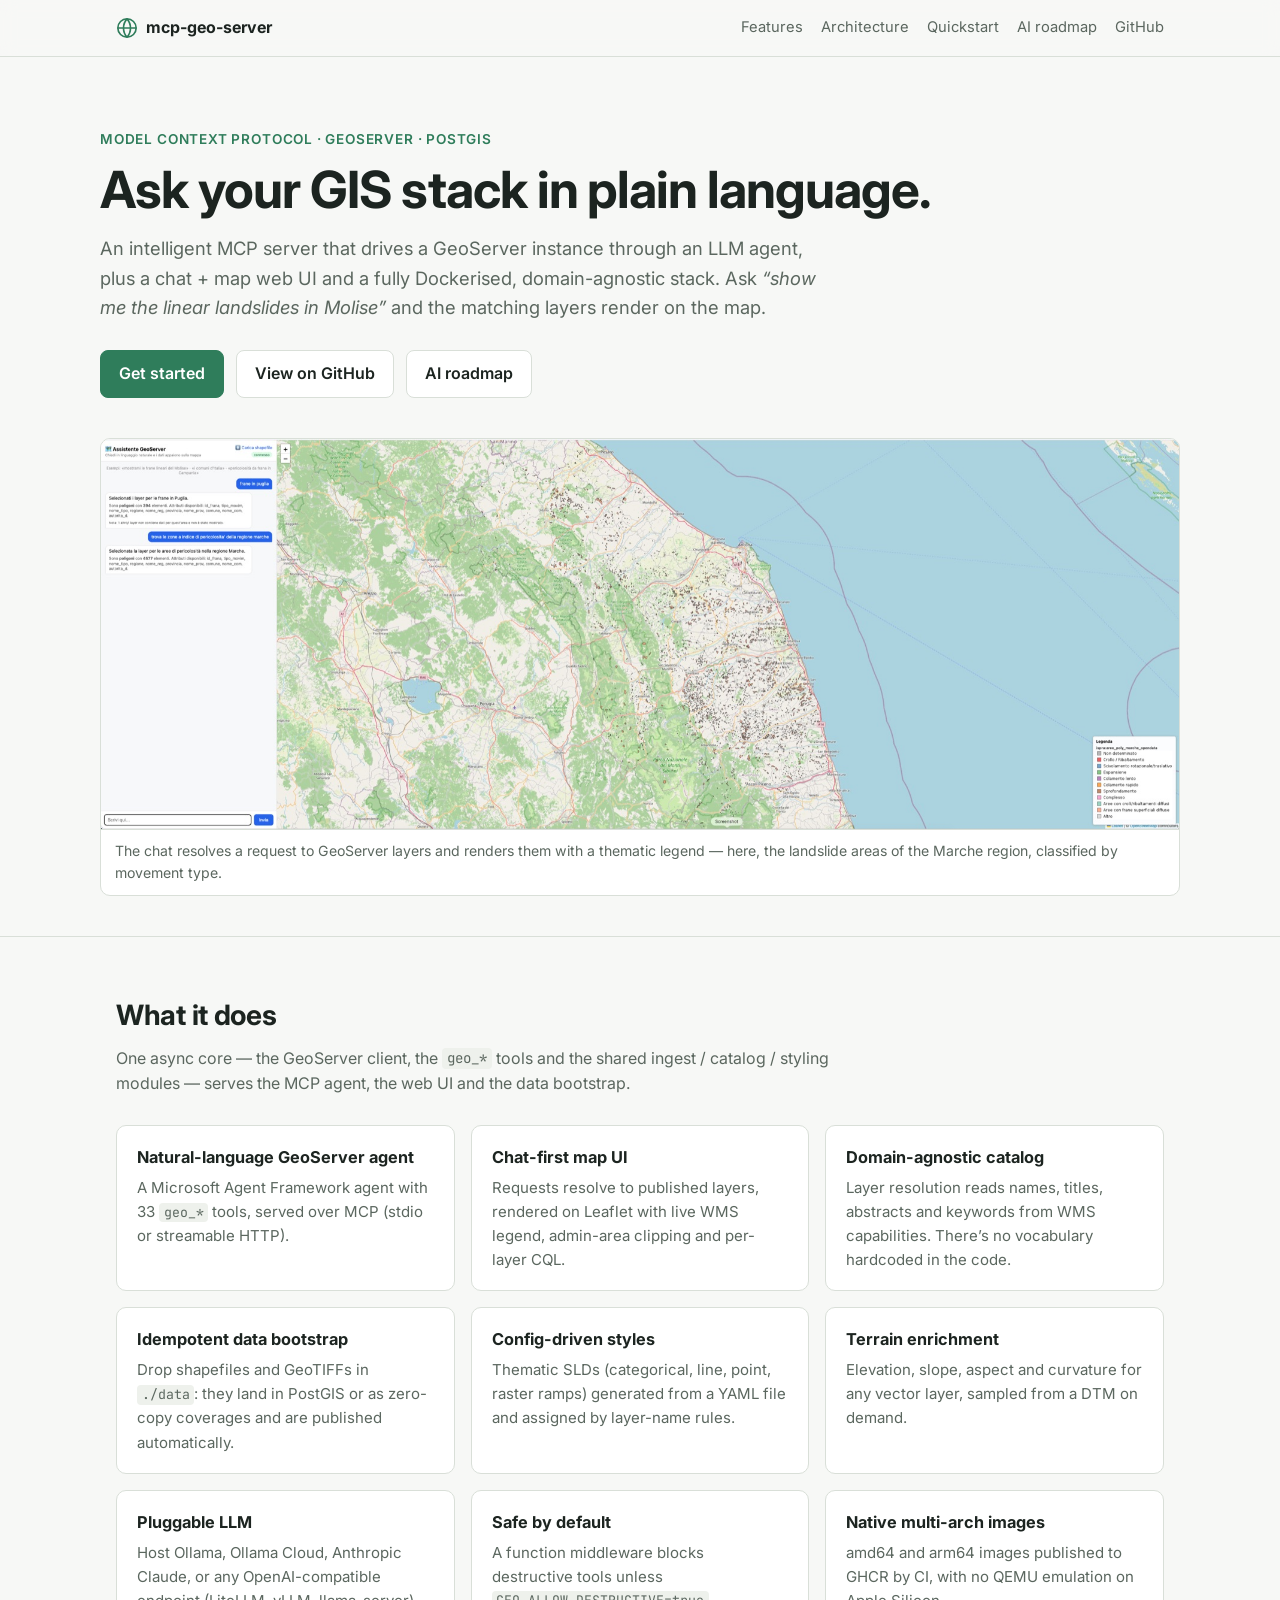
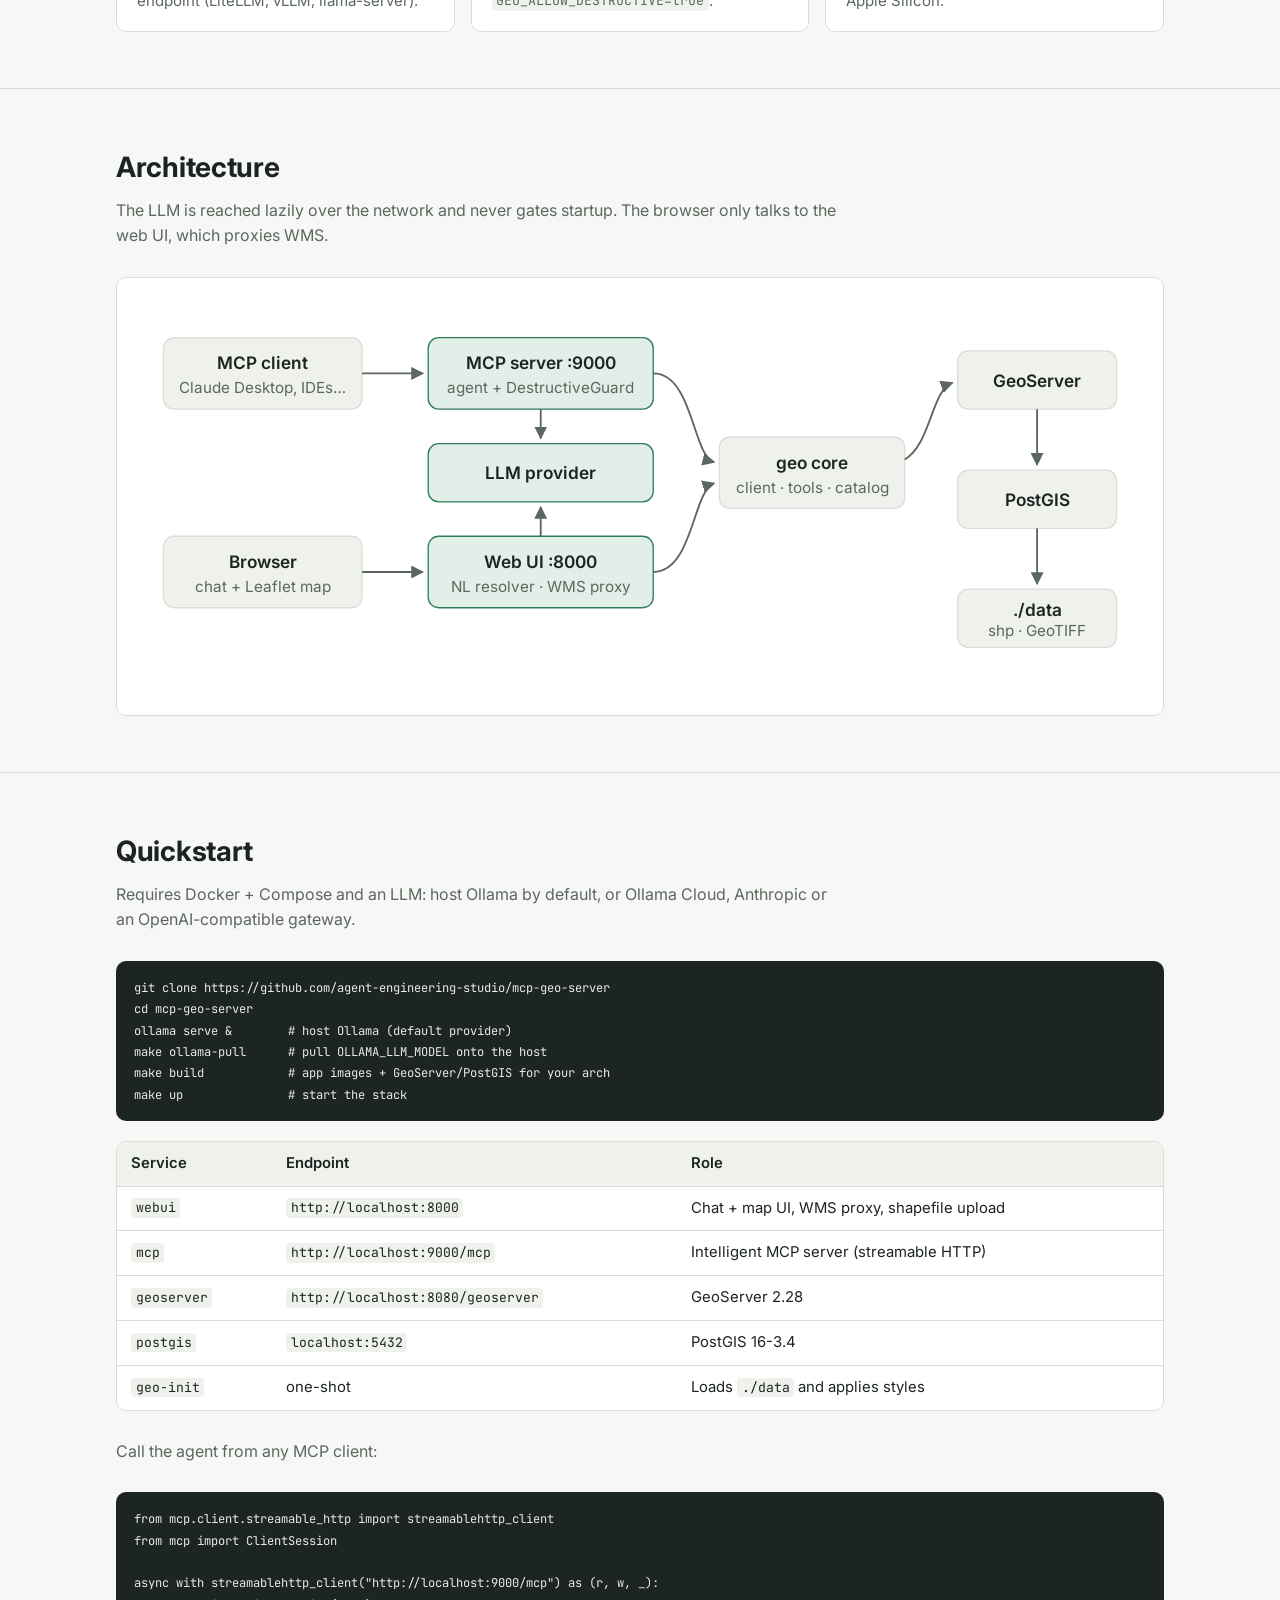
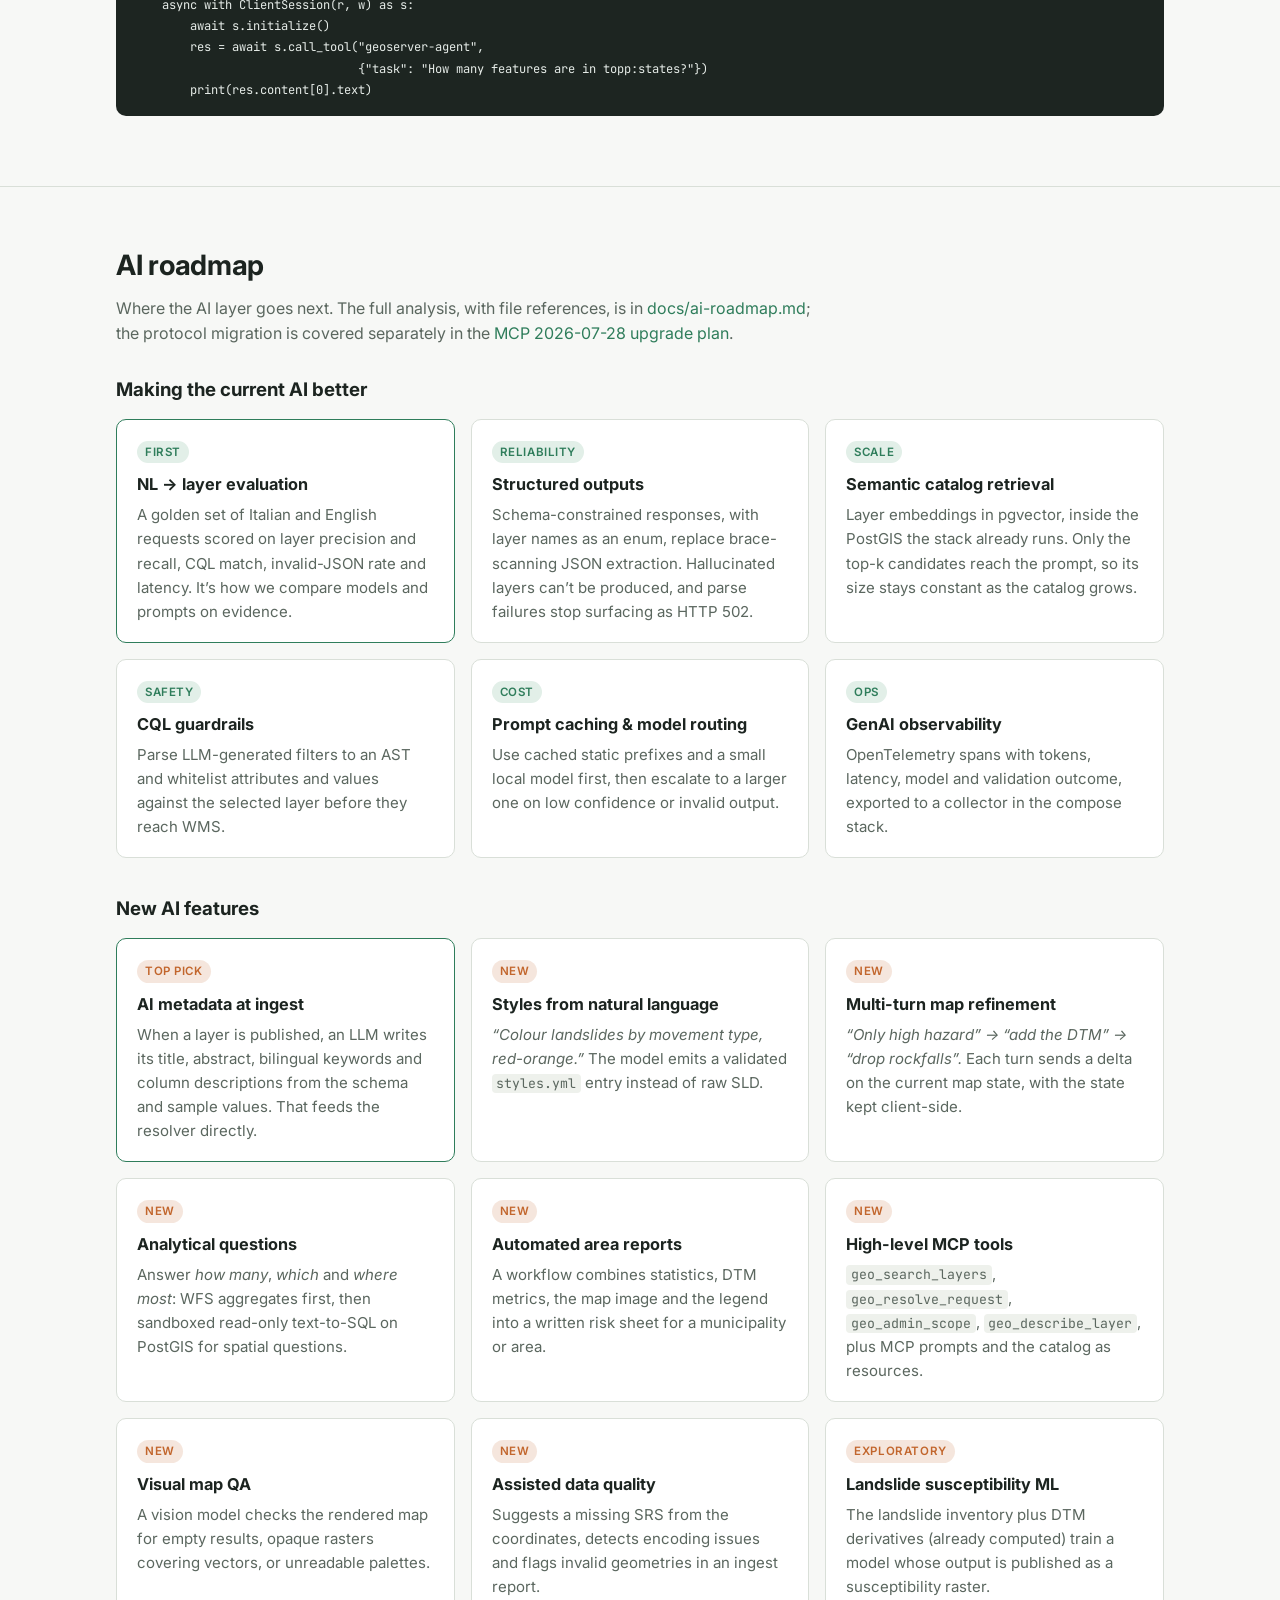
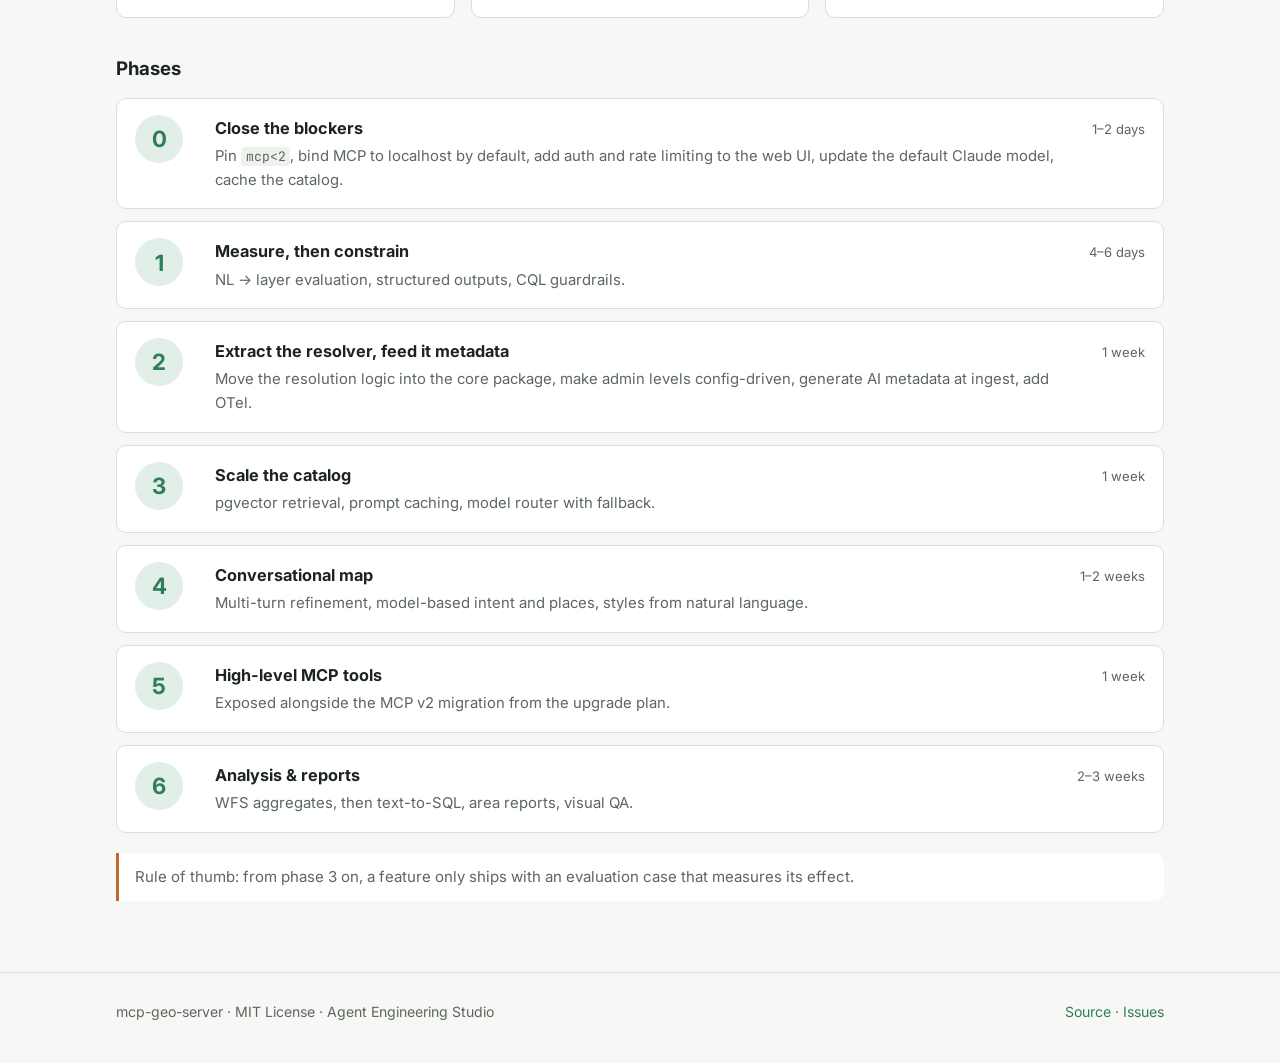
==== site/index.html @ 9ef25937 "docs: sito GitHub Pages e roadmap AI - site/: landing page statica (feature, architettura, quickstar" ====
<!doctype html>
<html lang="en">
<head>
  <meta charset="utf-8">
  <meta name="viewport" content="width=device-width, initial-scale=1">
  <title>mcp-geo-server</title>
  <meta name="description" content="An intelligent MCP server that drives GeoServer in natural language, with a chat + map web UI and a Dockerised, domain-agnostic GIS stack.">
  <meta property="og:title" content="mcp-geo-server">
  <meta property="og:description" content="Drive GeoServer in natural language over MCP — chat, map, PostGIS, thematic styles.">
  <meta property="og:image" content="assets/screenshot-chat-map.jpg">
  <link rel="icon" href="data:image/svg+xml,%3Csvg xmlns='http://www.w3.org/2000/svg' viewBox='0 0 24 24'%3E%3Ccircle cx='12' cy='12' r='10' fill='%232f7d5b'/%3E%3Cpath d='M2 12h20M12 2a15 15 0 0 1 0 20M12 2a15 15 0 0 0 0 20' stroke='white' stroke-width='1.6' fill='none'/%3E%3C/svg%3E">
  <link rel="preconnect" href="https://fonts.googleapis.com">
  <link rel="preconnect" href="https://fonts.gstatic.com" crossorigin>
  <link href="https://fonts.googleapis.com/css2?family=Inter:wght@400;600;700&family=JetBrains+Mono:wght@400&display=swap" rel="stylesheet">
  <link rel="stylesheet" href="style.css">
</head>
<body>

<header class="top">
  <div class="wrap">
    <a class="brand" href="#">
      <svg width="22" height="22" viewBox="0 0 24 24" fill="none" stroke="currentColor" stroke-width="1.8" aria-hidden="true"><circle cx="12" cy="12" r="10"/><path d="M2 12h20M12 2a15 15 0 0 1 0 20M12 2a15 15 0 0 0 0 20"/></svg>
      mcp-geo-server
    </a>
    <nav class="links">
      <a class="opt" href="#features">Features</a>
      <a class="opt" href="#architecture">Architecture</a>
      <a href="#quickstart">Quickstart</a>
      <a href="#ai-roadmap">AI roadmap</a>
      <a href="https://github.com/agent-engineering-studio/mcp-geo-server">GitHub</a>
    </nav>
  </div>
</header>

<main>
  <div class="wrap hero">
    <div class="eyebrow">Model Context Protocol · GeoServer · PostGIS</div>
    <h1>Ask your GIS stack in plain language.</h1>
    <p class="lead">
      An intelligent MCP server that drives a GeoServer instance through an LLM agent,
      plus a chat + map web UI and a fully Dockerised, domain-agnostic stack.
      Ask <em>“show me the linear landslides in Molise”</em> and the matching layers render on the map.
    </p>
    <div class="cta">
      <a class="btn primary" href="#quickstart">Get started</a>
      <a class="btn" href="https://github.com/agent-engineering-studio/mcp-geo-server">View on GitHub</a>
      <a class="btn" href="#ai-roadmap">AI roadmap</a>
    </div>

    <figure class="shot">
      <img src="assets/screenshot-chat-map.jpg" alt="Chat on the left resolves a natural-language request to GeoServer layers; the map on the right shows landslide areas of the Marche region with a thematic legend." width="1800" height="651">
      <figcaption>The chat resolves a request to GeoServer layers and renders them with a thematic legend — here, the landslide areas of the Marche region, classified by movement type.</figcaption>
    </figure>
  </div>

  <section id="features">
    <div class="wrap">
      <h2>What it does</h2>
      <p class="sub">One async core — the GeoServer client, the <code>geo_*</code> tools and the shared ingest / catalog / styling modules — serves the MCP agent, the web UI and the data bootstrap.</p>
      <div class="grid">
        <div class="card"><h3>Natural-language GeoServer agent</h3><p>A Microsoft Agent Framework agent with 33 <code>geo_*</code> tools, served over MCP (stdio or streamable HTTP).</p></div>
        <div class="card"><h3>Chat-first map UI</h3><p>Requests resolve to published layers, rendered on Leaflet with live WMS legend, admin-area clipping and per-layer CQL.</p></div>
        <div class="card"><h3>Domain-agnostic catalog</h3><p>Layer resolution reads names, titles, abstracts and keywords from WMS capabilities. There’s no vocabulary hardcoded in the code.</p></div>
        <div class="card"><h3>Idempotent data bootstrap</h3><p>Drop shapefiles and GeoTIFFs in <code>./data</code>: they land in PostGIS or as zero-copy coverages and are published automatically.</p></div>
        <div class="card"><h3>Config-driven styles</h3><p>Thematic SLDs (categorical, line, point, raster ramps) generated from a YAML file and assigned by layer-name rules.</p></div>
        <div class="card"><h3>Terrain enrichment</h3><p>Elevation, slope, aspect and curvature for any vector layer, sampled from a DTM on demand.</p></div>
        <div class="card"><h3>Pluggable LLM</h3><p>Host Ollama, Ollama Cloud, Anthropic Claude, or any OpenAI-compatible endpoint (LiteLLM, vLLM, llama-server).</p></div>
        <div class="card"><h3>Safe by default</h3><p>A function middleware blocks destructive tools unless <code>GEO_ALLOW_DESTRUCTIVE=true</code>.</p></div>
        <div class="card"><h3>Native multi-arch images</h3><p>amd64 and arm64 images published to GHCR by CI, with no QEMU emulation on Apple Silicon.</p></div>
      </div>
    </div>
  </section>

  <section id="architecture">
    <div class="wrap">
      <h2>Architecture</h2>
      <p class="sub">The LLM is reached lazily over the network and never gates startup. The browser only talks to the web UI, which proxies WMS.</p>
      <div class="arch">
        <svg viewBox="0 0 760 300" role="img" aria-label="Architecture: MCP clients call the MCP server agent; the browser calls the web UI resolver; both use the shared geo core, which talks to GeoServer, backed by PostGIS and the data directory. Both AI components call the LLM provider.">
          <defs>
            <marker id="arr" viewBox="0 0 10 10" refX="9" refY="5" markerWidth="7" markerHeight="7" orient="auto-start-reverse"><path d="M0 0L10 5L0 10z"/></marker>
          </defs>
          <!-- clients -->
          <rect class="box" x="20" y="30" width="150" height="54" rx="8"/>
          <text class="lbl" x="95" y="54" text-anchor="middle">MCP client</text>
          <text class="sm" x="95" y="72" text-anchor="middle">Claude Desktop, IDEs…</text>
          <rect class="box" x="20" y="180" width="150" height="54" rx="8"/>
          <text class="lbl" x="95" y="204" text-anchor="middle">Browser</text>
          <text class="sm" x="95" y="222" text-anchor="middle">chat + Leaflet map</text>
          <!-- AI layer -->
          <rect class="box ai" x="220" y="30" width="170" height="54" rx="8"/>
          <text class="lbl" x="305" y="54" text-anchor="middle">MCP server :9000</text>
          <text class="sm" x="305" y="72" text-anchor="middle">agent + DestructiveGuard</text>
          <rect class="box ai" x="220" y="180" width="170" height="54" rx="8"/>
          <text class="lbl" x="305" y="204" text-anchor="middle">Web UI :8000</text>
          <text class="sm" x="305" y="222" text-anchor="middle">NL resolver · WMS proxy</text>
          <!-- LLM -->
          <rect class="box ai" x="220" y="110" width="170" height="44" rx="8"/>
          <text class="lbl" x="305" y="137" text-anchor="middle">LLM provider</text>
          <!-- core -->
          <rect class="box" x="440" y="105" width="140" height="54" rx="8"/>
          <text class="lbl" x="510" y="129" text-anchor="middle">geo core</text>
          <text class="sm" x="510" y="147" text-anchor="middle">client · tools · catalog</text>
          <!-- backends -->
          <rect class="box" x="620" y="40" width="120" height="44" rx="8"/>
          <text class="lbl" x="680" y="67" text-anchor="middle">GeoServer</text>
          <rect class="box" x="620" y="130" width="120" height="44" rx="8"/>
          <text class="lbl" x="680" y="157" text-anchor="middle">PostGIS</text>
          <rect class="box" x="620" y="220" width="120" height="44" rx="8"/>
          <text class="lbl" x="680" y="240" text-anchor="middle">./data</text>
          <text class="sm" x="680" y="255" text-anchor="middle">shp · GeoTIFF</text>
          <!-- edges -->
          <path class="ln" d="M170 57H216"/>
          <path class="ln" d="M170 207H216"/>
          <path class="ln" d="M305 84V106"/>
          <path class="ln" d="M305 180V158"/>
          <path class="ln" d="M390 57C420 57 420 120 436 124"/>
          <path class="ln" d="M390 207C420 207 420 145 436 140"/>
          <path class="ln" d="M580 122C600 110 600 70 616 64"/>
          <path class="ln" d="M680 84V126"/>
          <path class="ln" d="M680 174V216"/>
        </svg>
      </div>
    </div>
  </section>

  <section id="quickstart">
    <div class="wrap">
      <h2>Quickstart</h2>
      <p class="sub">Requires Docker + Compose and an LLM: host Ollama by default, or Ollama Cloud, Anthropic or an OpenAI-compatible gateway.</p>
<pre><code>git clone https://github.com/agent-engineering-studio/mcp-geo-server
cd mcp-geo-server
ollama serve &amp;        # host Ollama (default provider)
make ollama-pull      # pull OLLAMA_LLM_MODEL onto the host
make build            # app images + GeoServer/PostGIS for your arch
make up               # start the stack</code></pre>
      <div class="table-wrap" style="margin-top:20px">
        <table>
          <thead><tr><th>Service</th><th>Endpoint</th><th>Role</th></tr></thead>
          <tbody>
            <tr><td><code>webui</code></td><td><code>http://localhost:8000</code></td><td>Chat + map UI, WMS proxy, shapefile upload</td></tr>
            <tr><td><code>mcp</code></td><td><code>http://localhost:9000/mcp</code></td><td>Intelligent MCP server (streamable HTTP)</td></tr>
            <tr><td><code>geoserver</code></td><td><code>http://localhost:8080/geoserver</code></td><td>GeoServer 2.28</td></tr>
            <tr><td><code>postgis</code></td><td><code>localhost:5432</code></td><td>PostGIS 16-3.4</td></tr>
            <tr><td><code>geo-init</code></td><td>one-shot</td><td>Loads <code>./data</code> and applies styles</td></tr>
          </tbody>
        </table>
      </div>
      <p class="sub" style="margin-top:28px">Call the agent from any MCP client:</p>
<pre><code>from mcp.client.streamable_http import streamablehttp_client
from mcp import ClientSession

async with streamablehttp_client("http://localhost:9000/mcp") as (r, w, _):
    async with ClientSession(r, w) as s:
        await s.initialize()
        res = await s.call_tool("geoserver-agent",
                                {"task": "How many features are in topp:states?"})
        print(res.content[0].text)</code></pre>
    </div>
  </section>

  <section id="ai-roadmap">
    <div class="wrap">
      <h2>AI roadmap</h2>
      <p class="sub">
        Where the AI layer goes next. The full analysis, with file references, is in
        <a href="https://github.com/agent-engineering-studio/mcp-geo-server/blob/main/docs/ai-roadmap.md">docs/ai-roadmap.md</a>;
        the protocol migration is covered separately in the
        <a href="https://github.com/agent-engineering-studio/mcp-geo-server/blob/main/docs/mcp-2026-07-28-upgrade-plan.md">MCP 2026-07-28 upgrade plan</a>.
      </p>

      <h3 style="margin:8px 0 14px">Making the current AI better</h3>
      <div class="grid">
        <div class="card star"><span class="tag">First</span><h3>NL → layer evaluation</h3><p>A golden set of Italian and English requests scored on layer precision and recall, CQL match, invalid-JSON rate and latency. It’s how we compare models and prompts on evidence.</p></div>
        <div class="card"><span class="tag">Reliability</span><h3>Structured outputs</h3><p>Schema-constrained responses, with layer names as an enum, replace brace-scanning JSON extraction. Hallucinated layers can’t be produced, and parse failures stop surfacing as HTTP 502.</p></div>
        <div class="card"><span class="tag">Scale</span><h3>Semantic catalog retrieval</h3><p>Layer embeddings in pgvector, inside the PostGIS the stack already runs. Only the top-k candidates reach the prompt, so its size stays constant as the catalog grows.</p></div>
        <div class="card"><span class="tag">Safety</span><h3>CQL guardrails</h3><p>Parse LLM-generated filters to an AST and whitelist attributes and values against the selected layer before they reach WMS.</p></div>
        <div class="card"><span class="tag">Cost</span><h3>Prompt caching &amp; model routing</h3><p>Use cached static prefixes and a small local model first, then escalate to a larger one on low confidence or invalid output.</p></div>
        <div class="card"><span class="tag">Ops</span><h3>GenAI observability</h3><p>OpenTelemetry spans with tokens, latency, model and validation outcome, exported to a collector in the compose stack.</p></div>
      </div>

      <h3 style="margin:36px 0 14px">New AI features</h3>
      <div class="grid">
        <div class="card star"><span class="tag new">Top pick</span><h3>AI metadata at ingest</h3><p>When a layer is published, an LLM writes its title, abstract, bilingual keywords and column descriptions from the schema and sample values. That feeds the resolver directly.</p></div>
        <div class="card"><span class="tag new">New</span><h3>Styles from natural language</h3><p><em>“Colour landslides by movement type, red-orange.”</em> The model emits a validated <code>styles.yml</code> entry instead of raw SLD.</p></div>
        <div class="card"><span class="tag new">New</span><h3>Multi-turn map refinement</h3><p><em>“Only high hazard” → “add the DTM” → “drop rockfalls”.</em> Each turn sends a delta on the current map state, with the state kept client-side.</p></div>
        <div class="card"><span class="tag new">New</span><h3>Analytical questions</h3><p>Answer <em>how many</em>, <em>which</em> and <em>where most</em>: WFS aggregates first, then sandboxed read-only text-to-SQL on PostGIS for spatial questions.</p></div>
        <div class="card"><span class="tag new">New</span><h3>Automated area reports</h3><p>A workflow combines statistics, DTM metrics, the map image and the legend into a written risk sheet for a municipality or area.</p></div>
        <div class="card"><span class="tag new">New</span><h3>High-level MCP tools</h3><p><code>geo_search_layers</code>, <code>geo_resolve_request</code>, <code>geo_admin_scope</code>, <code>geo_describe_layer</code>, plus MCP prompts and the catalog as resources.</p></div>
        <div class="card"><span class="tag new">New</span><h3>Visual map QA</h3><p>A vision model checks the rendered map for empty results, opaque rasters covering vectors, or unreadable palettes.</p></div>
        <div class="card"><span class="tag new">New</span><h3>Assisted data quality</h3><p>Suggests a missing SRS from the coordinates, detects encoding issues and flags invalid geometries in an ingest report.</p></div>
        <div class="card"><span class="tag new">Exploratory</span><h3>Landslide susceptibility ML</h3><p>The landslide inventory plus DTM derivatives (already computed) train a model whose output is published as a susceptibility raster.</p></div>
      </div>

      <h3 style="margin:36px 0 14px">Phases</h3>
      <ol class="phases">
        <li class="phase"><span class="num">0</span><div><h3>Close the blockers</h3><p>Pin <code>mcp&lt;2</code>, bind MCP to localhost by default, add auth and rate limiting to the web UI, update the default Claude model, cache the catalog.</p></div><span class="est">1–2 days</span></li>
        <li class="phase"><span class="num">1</span><div><h3>Measure, then constrain</h3><p>NL → layer evaluation, structured outputs, CQL guardrails.</p></div><span class="est">4–6 days</span></li>
        <li class="phase"><span class="num">2</span><div><h3>Extract the resolver, feed it metadata</h3><p>Move the resolution logic into the core package, make admin levels config-driven, generate AI metadata at ingest, add OTel.</p></div><span class="est">1 week</span></li>
        <li class="phase"><span class="num">3</span><div><h3>Scale the catalog</h3><p>pgvector retrieval, prompt caching, model router with fallback.</p></div><span class="est">1 week</span></li>
        <li class="phase"><span class="num">4</span><div><h3>Conversational map</h3><p>Multi-turn refinement, model-based intent and places, styles from natural language.</p></div><span class="est">1–2 weeks</span></li>
        <li class="phase"><span class="num">5</span><div><h3>High-level MCP tools</h3><p>Exposed alongside the MCP v2 migration from the upgrade plan.</p></div><span class="est">1 week</span></li>
        <li class="phase"><span class="num">6</span><div><h3>Analysis &amp; reports</h3><p>WFS aggregates, then text-to-SQL, area reports, visual QA.</p></div><span class="est">2–3 weeks</span></li>
      </ol>
      <p class="note">Rule of thumb: from phase 3 on, a feature only ships with an evaluation case that measures its effect.</p>
    </div>
  </section>
</main>

<footer>
  <div class="wrap">
    <span>mcp-geo-server · MIT License · Agent Engineering Studio</span>
    <span><a href="https://github.com/agent-engineering-studio/mcp-geo-server">Source</a> · <a href="https://github.com/agent-engineering-studio/mcp-geo-server/issues">Issues</a></span>
  </div>
</footer>

</body>
</html>
---- site/style.css ----
:root {
  --bg: #f7f8f6;
  --surface: #ffffff;
  --surface-2: #eef1ec;
  --text: #1c2420;
  --muted: #5b675f;
  --border: #d9dfd8;
  --accent: #2f7d5b;
  --accent-2: #c2662d;
  --accent-soft: #e2efe8;
  --code-bg: #1d2521;
  --code-text: #e6ece8;
  --radius: 10px;
  --max: 1080px;
  color-scheme: light;
}

@media (prefers-color-scheme: dark) {
  :root {
    --bg: #121714;
    --surface: #1a211d;
    --surface-2: #222b26;
    --text: #e3e9e5;
    --muted: #9aa8a0;
    --border: #2f3a34;
    --accent: #5fbf91;
    --accent-2: #e8935a;
    --accent-soft: #1f3329;
    --code-bg: #0c100e;
    --code-text: #dbe4de;
    color-scheme: dark;
  }
}

* { box-sizing: border-box; }

html { scroll-behavior: smooth; }

body {
  margin: 0;
  background: var(--bg);
  color: var(--text);
  font: 16px/1.6 "Inter", system-ui, -apple-system, "Segoe UI", sans-serif;
}

a { color: var(--accent); text-decoration: none; }
a:hover { text-decoration: underline; }

code, pre { font-family: "JetBrains Mono", ui-monospace, SFMono-Regular, Menlo, monospace; }
code { font-size: .88em; background: var(--surface-2); padding: .1em .35em; border-radius: 4px; }

pre {
  background: var(--code-bg);
  color: var(--code-text);
  padding: 16px 18px;
  border-radius: var(--radius);
  overflow-x: auto;
  font-size: .86rem;
  line-height: 1.55;
}
pre code { background: none; padding: 0; color: inherit; }

.wrap { max-width: var(--max); margin: 0 auto; padding: 0 16px; }

/* ---- header ---- */
header.top {
  position: sticky; top: 0; z-index: 10;
  background: color-mix(in srgb, var(--bg) 88%, transparent);
  backdrop-filter: blur(8px);
  border-bottom: 1px solid var(--border);
}
header.top .wrap { display: flex; align-items: center; gap: 24px; height: 56px; }
.brand { font-weight: 700; color: var(--text); display: flex; align-items: center; gap: 8px; }
.brand svg { color: var(--accent); }
nav.links { display: flex; gap: 18px; margin-left: auto; font-size: .92rem; }
nav.links a { color: var(--muted); }
nav.links a:hover { color: var(--text); text-decoration: none; }
@media (max-width: 720px) { nav.links a.opt { display: none; } }

/* ---- hero ---- */
.hero { padding: 72px 0 40px; }
.eyebrow { color: var(--accent); font-weight: 600; font-size: .85rem; letter-spacing: .06em; text-transform: uppercase; }
.hero h1 { font-size: clamp(2rem, 5vw, 3.2rem); line-height: 1.12; margin: 10px 0 16px; letter-spacing: -.02em; }
.hero p.lead { font-size: 1.15rem; color: var(--muted); max-width: 720px; margin: 0 0 28px; }
.cta { display: flex; gap: 12px; flex-wrap: wrap; }
.btn {
  display: inline-block; padding: 10px 18px; border-radius: 8px; font-weight: 600;
  border: 1px solid var(--border); color: var(--text); background: var(--surface);
}
.btn.primary { background: var(--accent); border-color: var(--accent); color: #fff; }
.btn:hover { text-decoration: none; filter: brightness(1.05); }

.shot {
  margin: 40px 0 0; border: 1px solid var(--border); border-radius: var(--radius);
  overflow: hidden; background: var(--surface);
}
.shot img { display: block; width: 100%; height: auto; }
.shot figcaption { padding: 10px 14px; font-size: .88rem; color: var(--muted); border-top: 1px solid var(--border); }

/* ---- sections ---- */
section { padding: 56px 0; border-top: 1px solid var(--border); }
section h2 { font-size: 1.75rem; margin: 0 0 8px; letter-spacing: -.01em; }
section p.sub { color: var(--muted); margin: 0 0 28px; max-width: 720px; }

.grid { display: grid; gap: 16px; grid-template-columns: repeat(auto-fill, minmax(280px, 1fr)); }
.card {
  background: var(--surface); border: 1px solid var(--border); border-radius: var(--radius);
  padding: 18px 20px;
}
.card h3 { margin: 0 0 6px; font-size: 1.02rem; }
.card p { margin: 0; color: var(--muted); font-size: .94rem; }
.card .tag {
  display: inline-block; font-size: .72rem; font-weight: 600; text-transform: uppercase; letter-spacing: .05em;
  padding: 2px 8px; border-radius: 999px; margin-bottom: 8px;
  background: var(--accent-soft); color: var(--accent);
}
.card .tag.new { background: color-mix(in srgb, var(--accent-2) 16%, transparent); color: var(--accent-2); }
.card.star { border-color: var(--accent); }

/* ---- architecture diagram ---- */
.arch { background: var(--surface); border: 1px solid var(--border); border-radius: var(--radius); padding: 20px; overflow-x: auto; }
.arch svg { display: block; min-width: 680px; width: 100%; height: auto; }
.arch .box { fill: var(--surface-2); stroke: var(--border); }
.arch .box.ai { fill: var(--accent-soft); stroke: var(--accent); }
.arch .lbl { fill: var(--text); font: 600 13px Inter, system-ui, sans-serif; }
.arch .sm { fill: var(--muted); font: 11.5px Inter, system-ui, sans-serif; }
.arch .ln { stroke: var(--muted); stroke-width: 1.4; fill: none; marker-end: url(#arr); }
.arch #arr path { fill: var(--muted); }

/* ---- tables ---- */
.table-wrap { overflow-x: auto; border: 1px solid var(--border); border-radius: var(--radius); }
table { border-collapse: collapse; width: 100%; font-size: .93rem; background: var(--surface); }
th, td { text-align: left; padding: 10px 14px; border-bottom: 1px solid var(--border); vertical-align: top; }
th { background: var(--surface-2); font-weight: 600; }
tr:last-child td { border-bottom: none; }

/* ---- roadmap timeline ---- */
.phases { list-style: none; padding: 0; margin: 0; display: grid; gap: 12px; }
.phase {
  display: grid; grid-template-columns: 64px 1fr auto; gap: 16px; align-items: start;
  background: var(--surface); border: 1px solid var(--border); border-radius: var(--radius); padding: 16px 18px;
}
.phase .num {
  font-weight: 700; font-size: 1.4rem; color: var(--accent);
  width: 48px; height: 48px; border-radius: 50%; display: grid; place-items: center;
  background: var(--accent-soft);
}
.phase h3 { margin: 0 0 4px; font-size: 1.02rem; }
.phase p { margin: 0; color: var(--muted); font-size: .93rem; }
.phase .est { font-size: .82rem; color: var(--muted); white-space: nowrap; padding-top: 4px; }
@media (max-width: 600px) {
  .phase { grid-template-columns: 1fr; }
  .phase .est { padding-top: 0; }
}

.note {
  border-left: 3px solid var(--accent-2); background: var(--surface); padding: 12px 16px;
  border-radius: 0 var(--radius) var(--radius) 0; color: var(--muted); font-size: .94rem; margin-top: 20px;
}

footer { border-top: 1px solid var(--border); padding: 28px 0 40px; color: var(--muted); font-size: .88rem; }
footer .wrap { display: flex; flex-wrap: wrap; gap: 12px 24px; justify-content: space-between; }
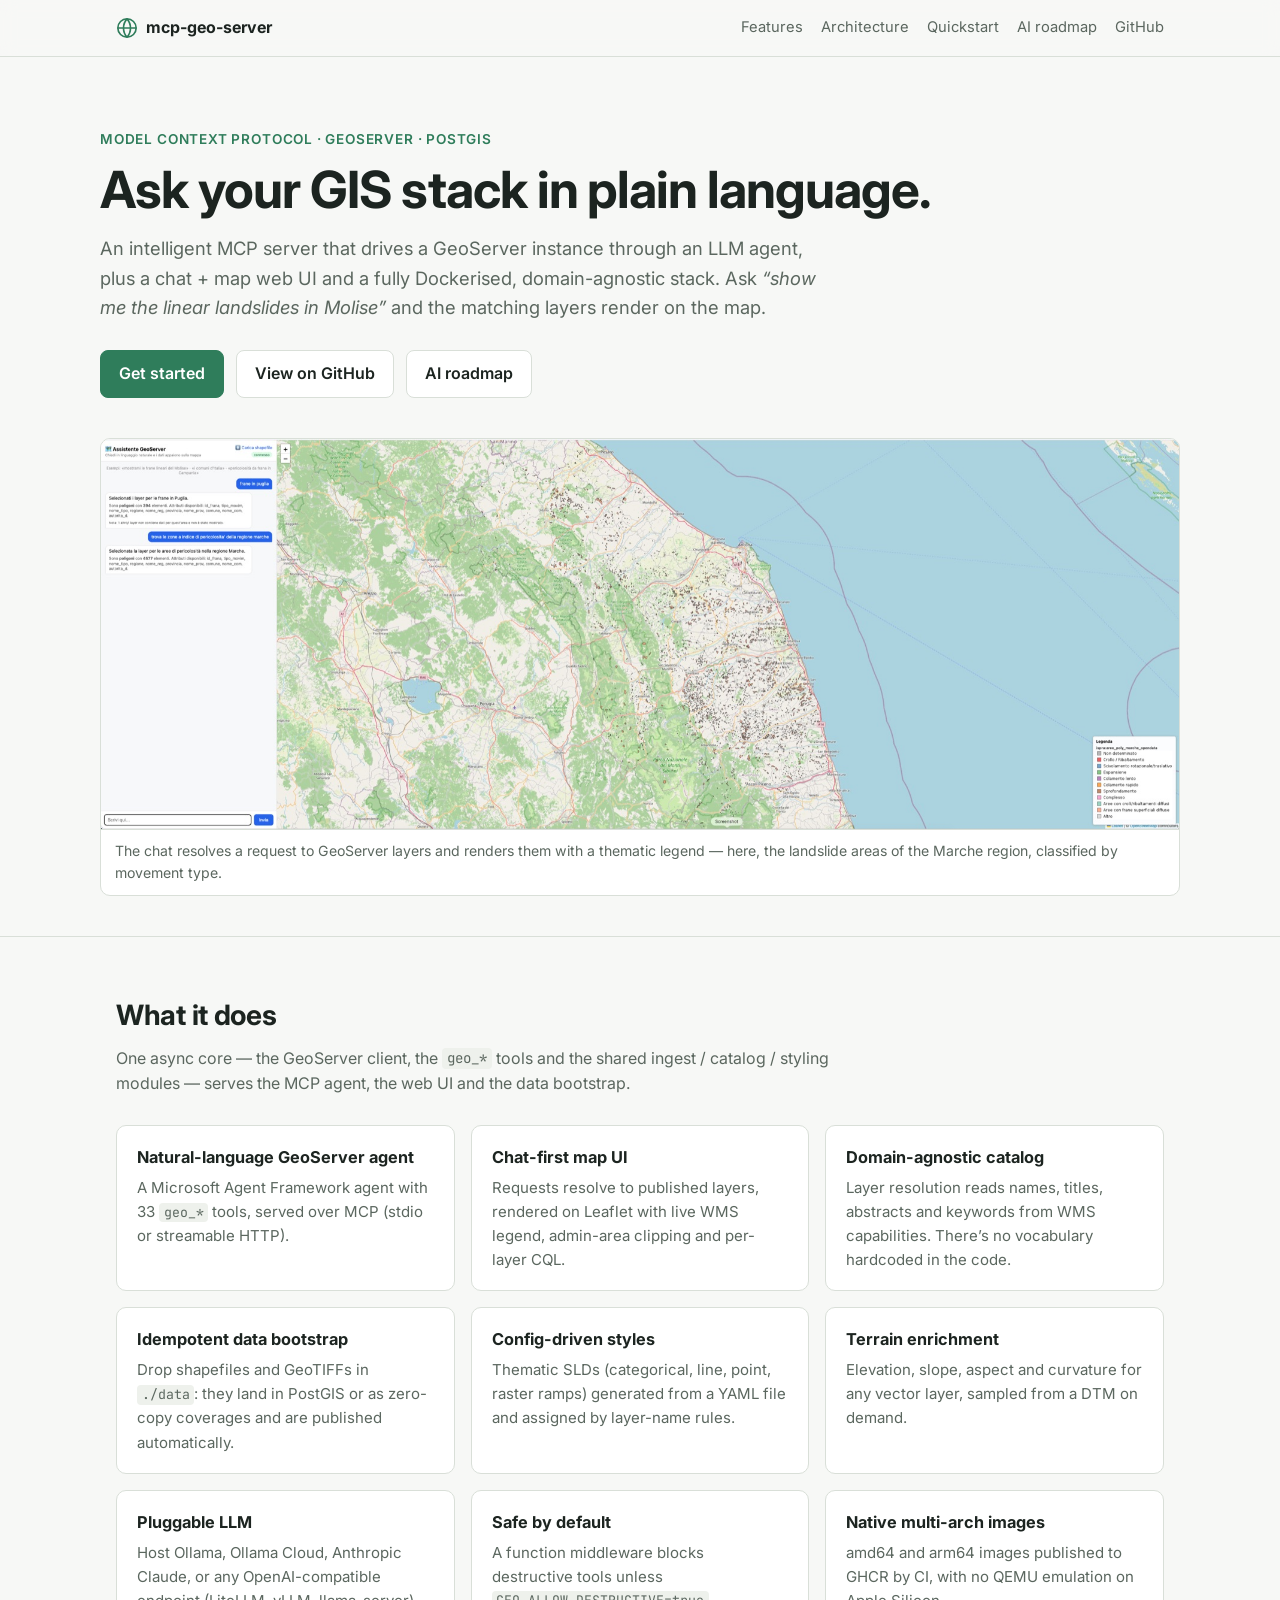
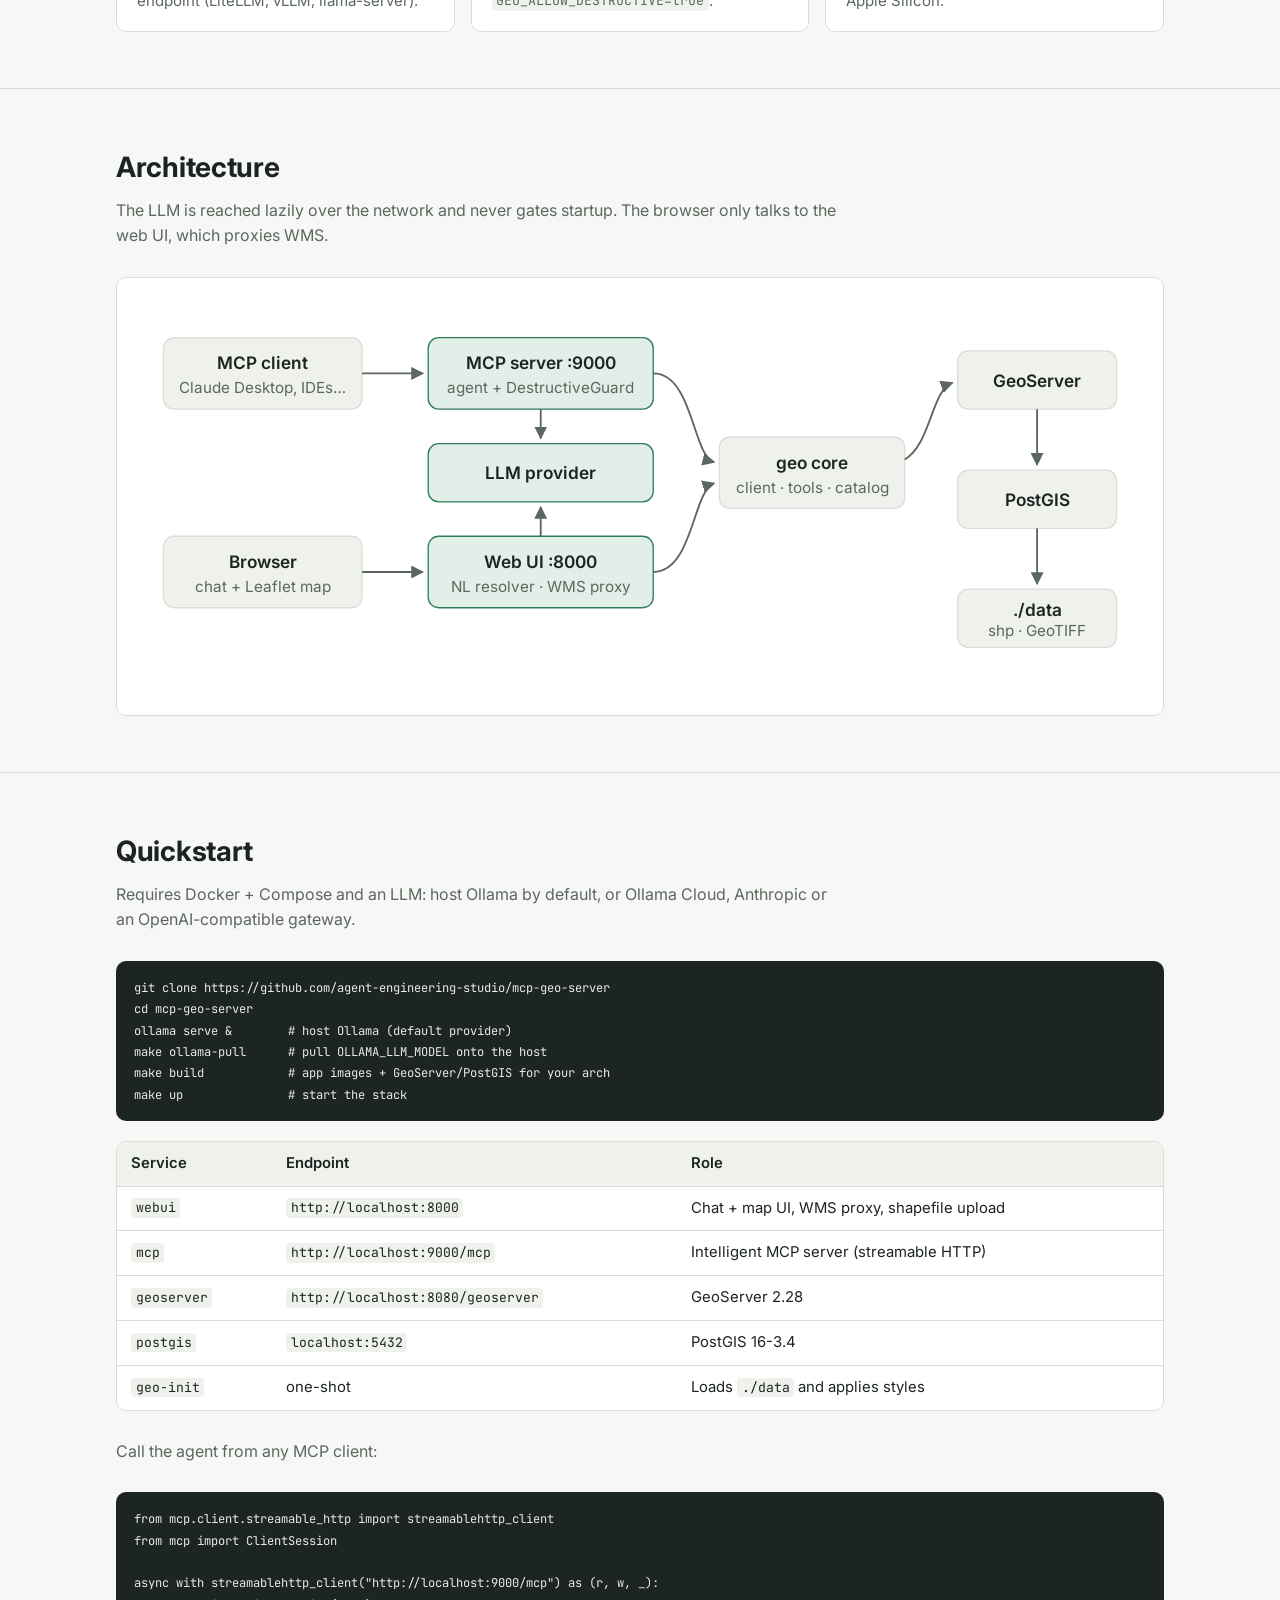
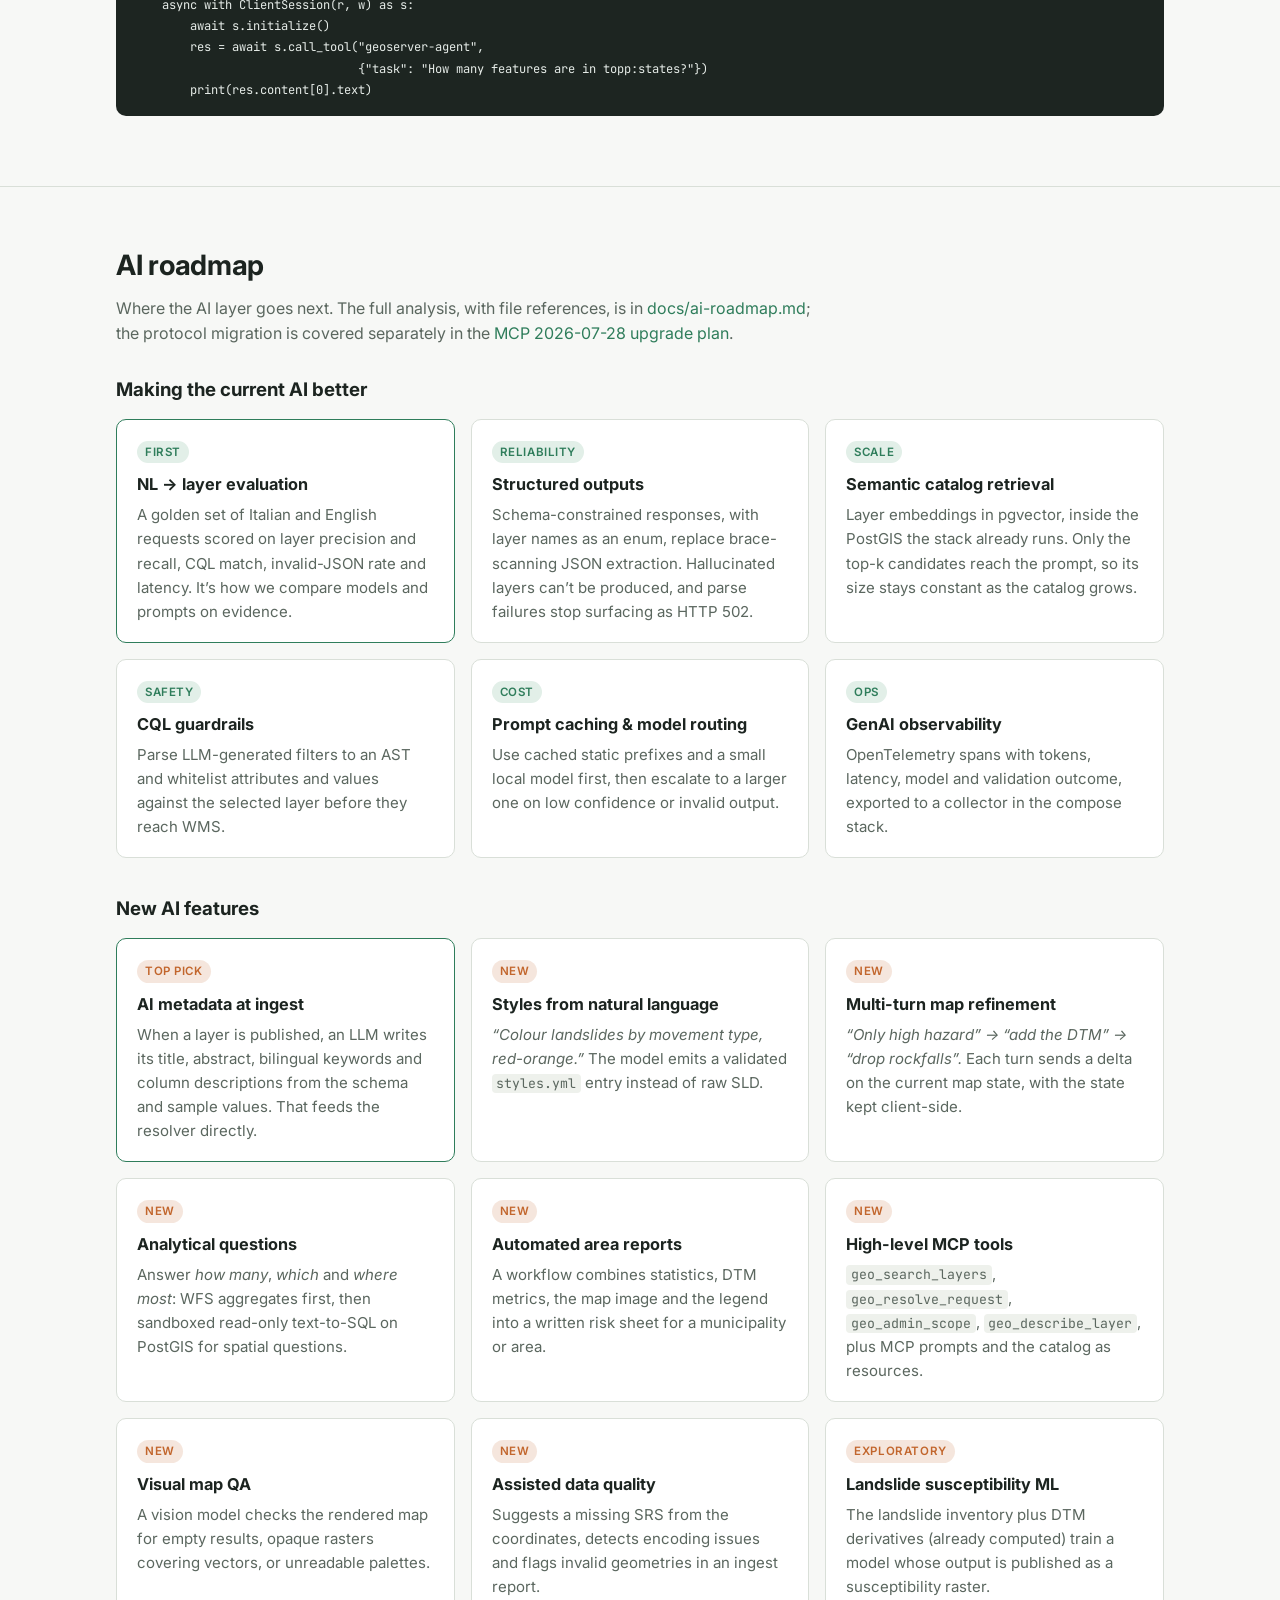
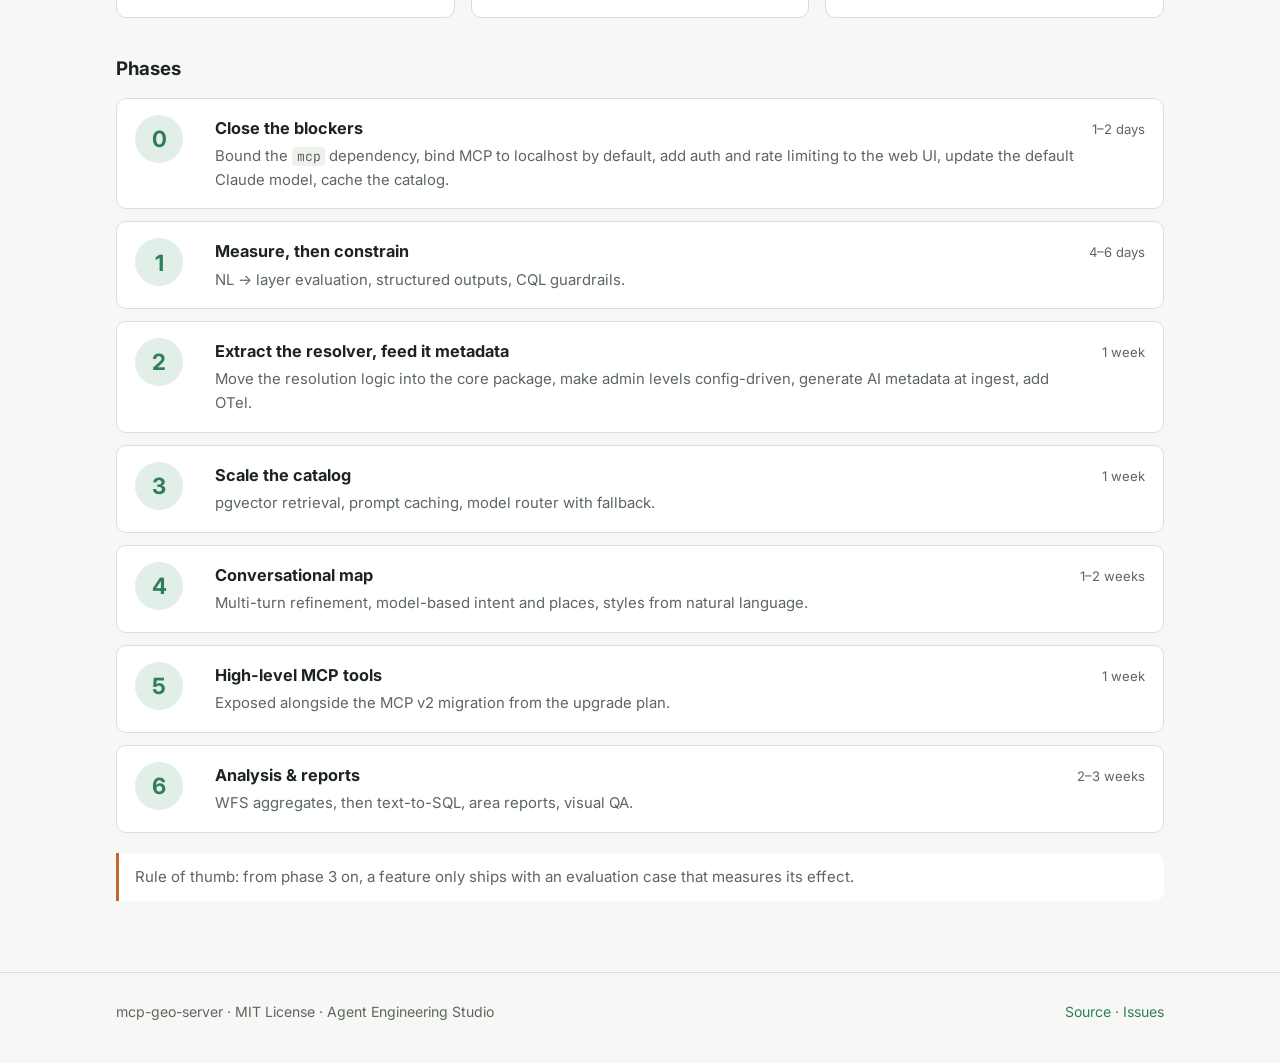
==== commit 74b51564: "docs(roadmap): D1 aggiornato — agent-framework 1.24 supporta mcp v2 Co-Authored-By: Claude Opus 5.5 " ====
--- a/site/index.html
+++ b/site/index.html
@@ -194,7 +194,7 @@
 
       <h3 style="margin:36px 0 14px">Phases</h3>
       <ol class="phases">
-        <li class="phase"><span class="num">0</span><div><h3>Close the blockers</h3><p>Pin <code>mcp&lt;2</code>, bind MCP to localhost by default, add auth and rate limiting to the web UI, update the default Claude model, cache the catalog.</p></div><span class="est">1–2 days</span></li>
+        <li class="phase"><span class="num">0</span><div><h3>Close the blockers</h3><p>Bound the <code>mcp</code> dependency, bind MCP to localhost by default, add auth and rate limiting to the web UI, update the default Claude model, cache the catalog.</p></div><span class="est">1–2 days</span></li>
         <li class="phase"><span class="num">1</span><div><h3>Measure, then constrain</h3><p>NL → layer evaluation, structured outputs, CQL guardrails.</p></div><span class="est">4–6 days</span></li>
         <li class="phase"><span class="num">2</span><div><h3>Extract the resolver, feed it metadata</h3><p>Move the resolution logic into the core package, make admin levels config-driven, generate AI metadata at ingest, add OTel.</p></div><span class="est">1 week</span></li>
         <li class="phase"><span class="num">3</span><div><h3>Scale the catalog</h3><p>pgvector retrieval, prompt caching, model router with fallback.</p></div><span class="est">1 week</span></li>
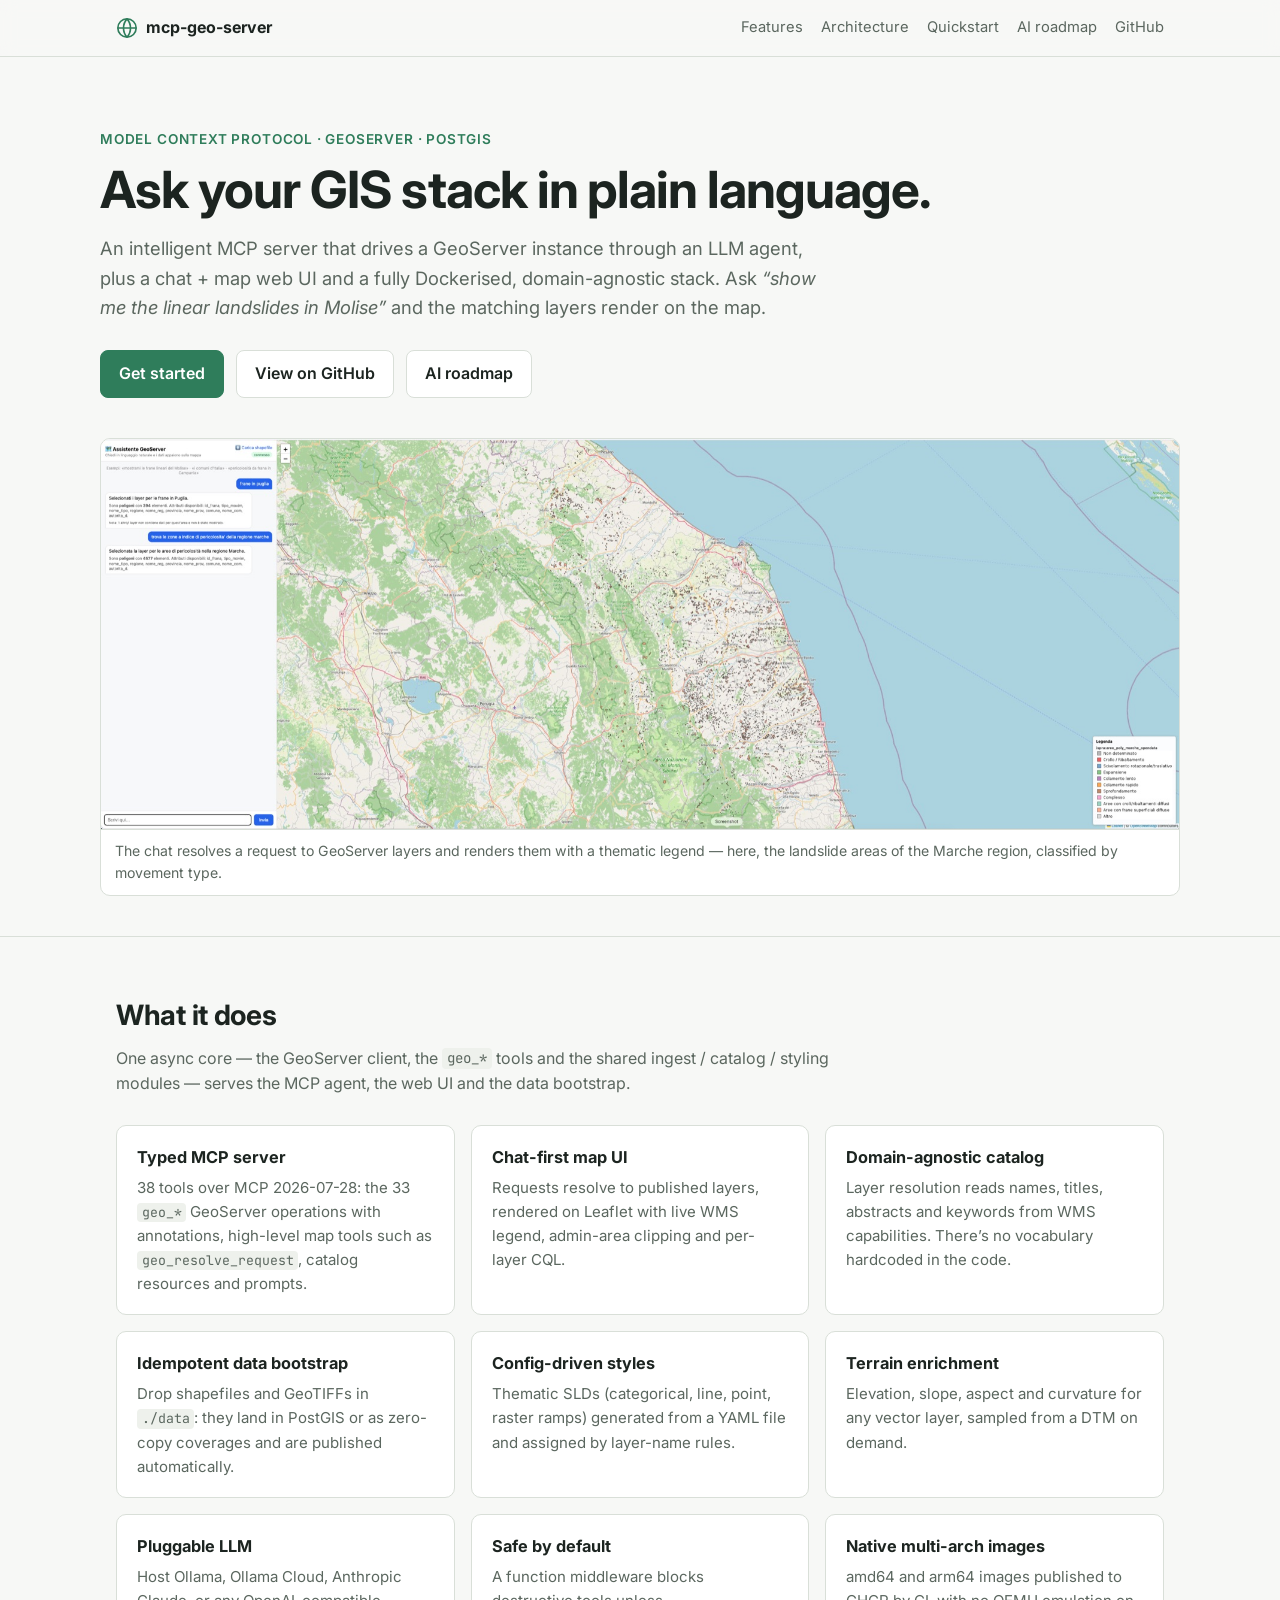
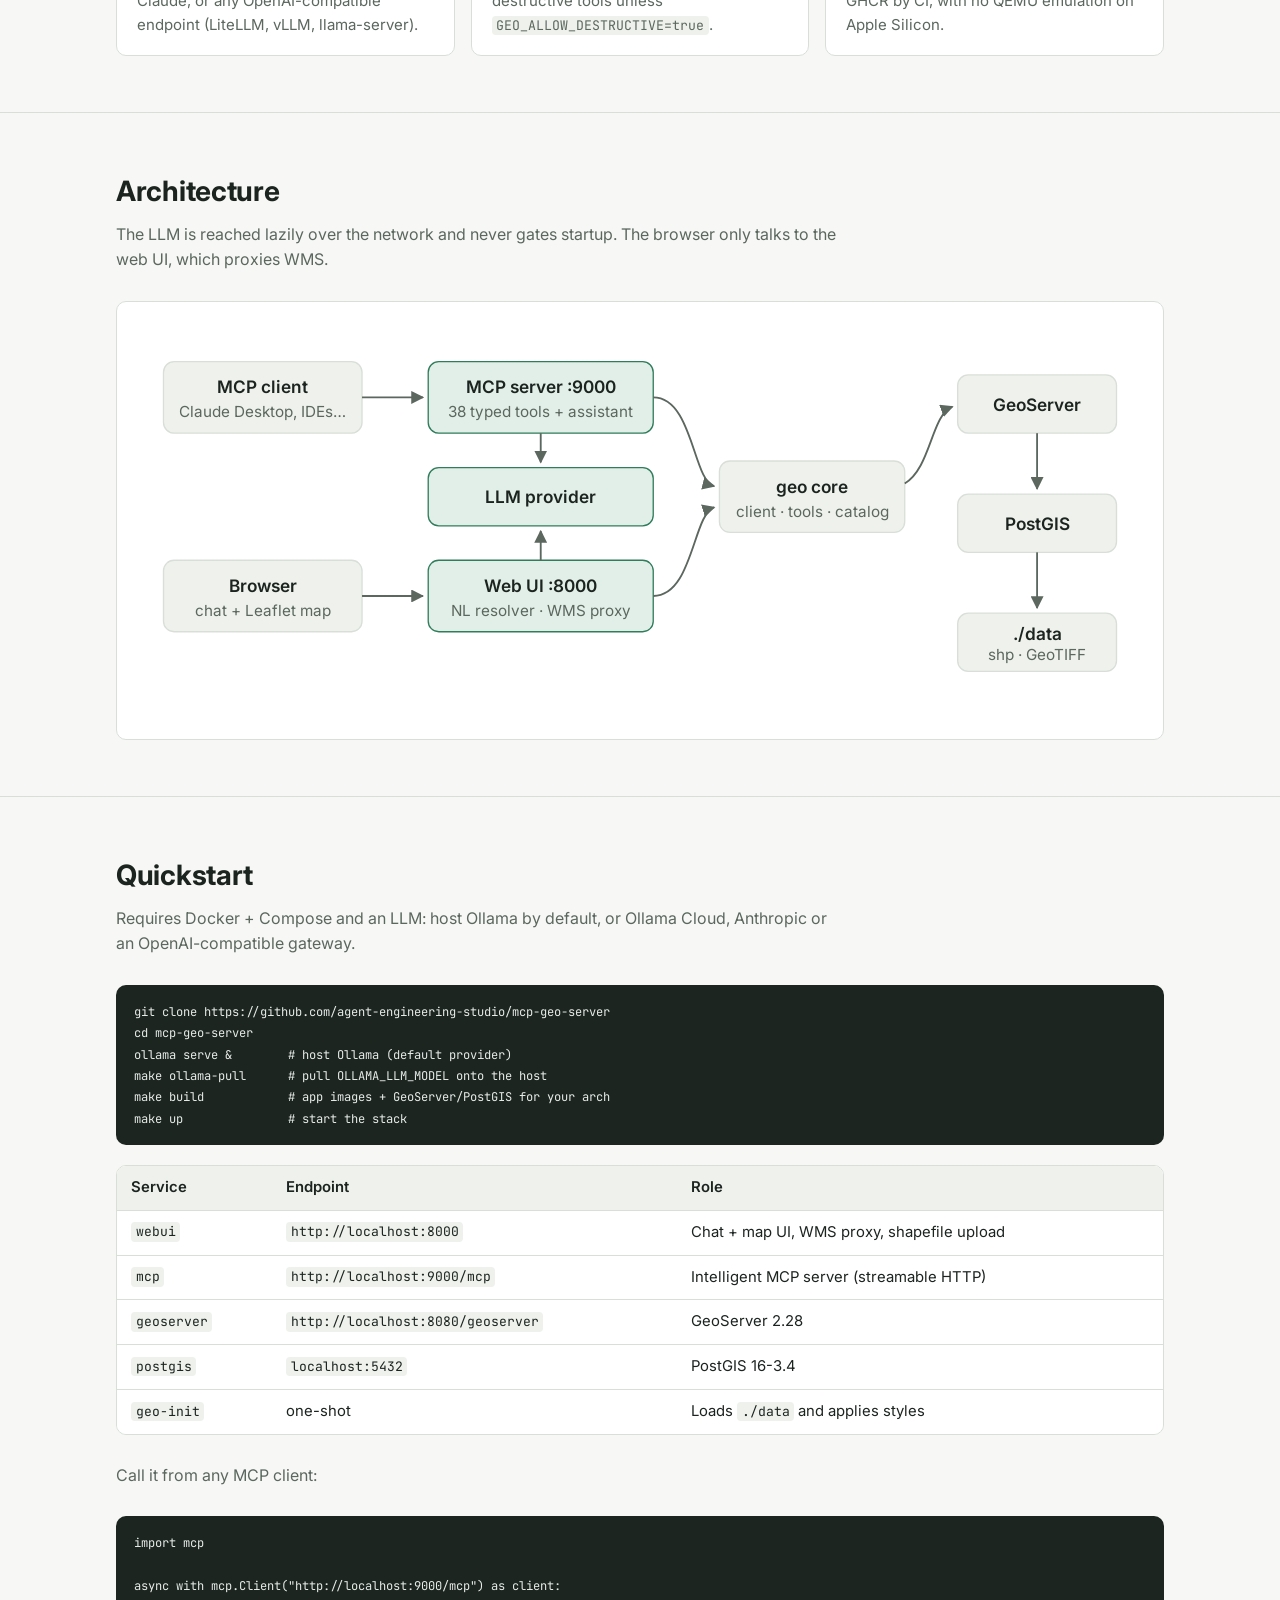
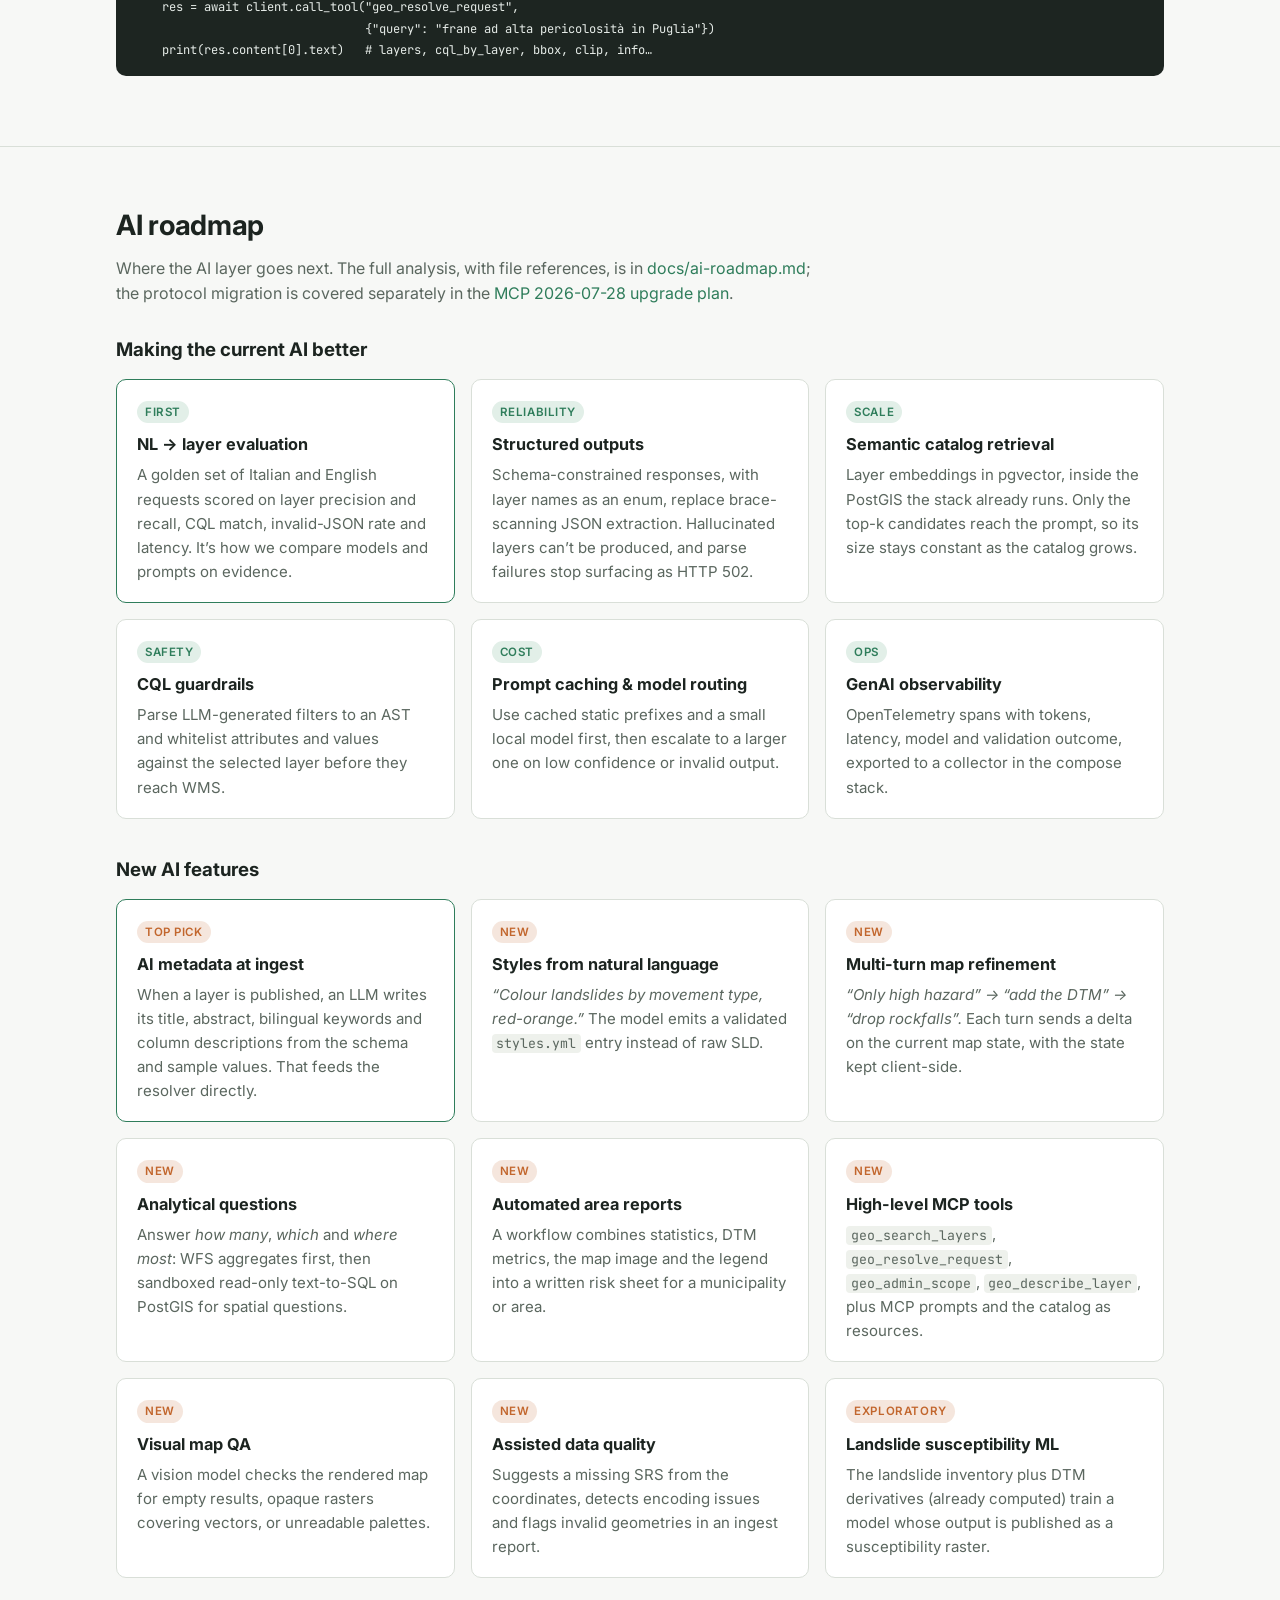
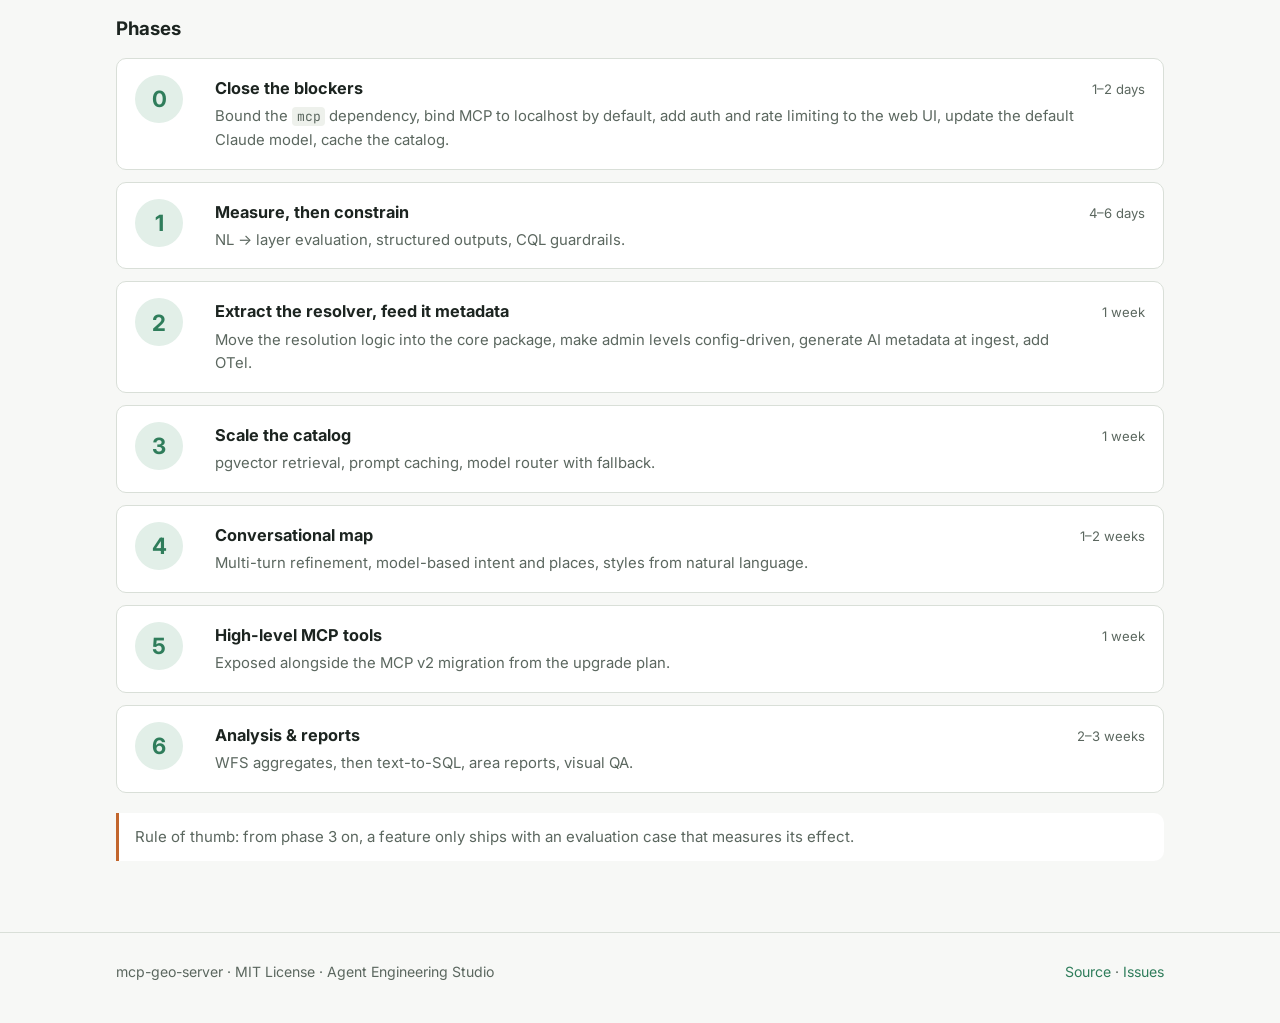
==== commit 09576052: "feat: fase 5 della roadmap AI — server MCP v2 tipizzato e tool di alto livello - mcp_geo_server/answ" ====
--- a/site/index.html
+++ b/site/index.html
@@ -58,7 +58,7 @@
       <h2>What it does</h2>
       <p class="sub">One async core — the GeoServer client, the <code>geo_*</code> tools and the shared ingest / catalog / styling modules — serves the MCP agent, the web UI and the data bootstrap.</p>
       <div class="grid">
-        <div class="card"><h3>Natural-language GeoServer agent</h3><p>A Microsoft Agent Framework agent with 33 <code>geo_*</code> tools, served over MCP (stdio or streamable HTTP).</p></div>
+        <div class="card"><h3>Typed MCP server</h3><p>38 tools over MCP 2026-07-28: the 33 <code>geo_*</code> GeoServer operations with annotations, high-level map tools such as <code>geo_resolve_request</code>, catalog resources and prompts.</p></div>
         <div class="card"><h3>Chat-first map UI</h3><p>Requests resolve to published layers, rendered on Leaflet with live WMS legend, admin-area clipping and per-layer CQL.</p></div>
         <div class="card"><h3>Domain-agnostic catalog</h3><p>Layer resolution reads names, titles, abstracts and keywords from WMS capabilities. There’s no vocabulary hardcoded in the code.</p></div>
         <div class="card"><h3>Idempotent data bootstrap</h3><p>Drop shapefiles and GeoTIFFs in <code>./data</code>: they land in PostGIS or as zero-copy coverages and are published automatically.</p></div>
@@ -90,7 +90,7 @@
           <!-- AI layer -->
           <rect class="box ai" x="220" y="30" width="170" height="54" rx="8"/>
           <text class="lbl" x="305" y="54" text-anchor="middle">MCP server :9000</text>
-          <text class="sm" x="305" y="72" text-anchor="middle">agent + DestructiveGuard</text>
+          <text class="sm" x="305" y="72" text-anchor="middle">38 typed tools + assistant</text>
           <rect class="box ai" x="220" y="180" width="170" height="54" rx="8"/>
           <text class="lbl" x="305" y="204" text-anchor="middle">Web UI :8000</text>
           <text class="sm" x="305" y="222" text-anchor="middle">NL resolver · WMS proxy</text>
@@ -146,16 +146,13 @@
           </tbody>
         </table>
       </div>
-      <p class="sub" style="margin-top:28px">Call the agent from any MCP client:</p>
-<pre><code>from mcp.client.streamable_http import streamablehttp_client
-from mcp import ClientSession
-
-async with streamablehttp_client("http://localhost:9000/mcp") as (r, w, _):
-    async with ClientSession(r, w) as s:
-        await s.initialize()
-        res = await s.call_tool("geoserver-agent",
-                                {"task": "How many features are in topp:states?"})
-        print(res.content[0].text)</code></pre>
+      <p class="sub" style="margin-top:28px">Call it from any MCP client:</p>
+<pre><code>import mcp
+
+async with mcp.Client("http://localhost:9000/mcp") as client:
+    res = await client.call_tool("geo_resolve_request",
+                                 {"query": "frane ad alta pericolosità in Puglia"})
+    print(res.content[0].text)   # layers, cql_by_layer, bbox, clip, info…</code></pre>
     </div>
   </section>
 
